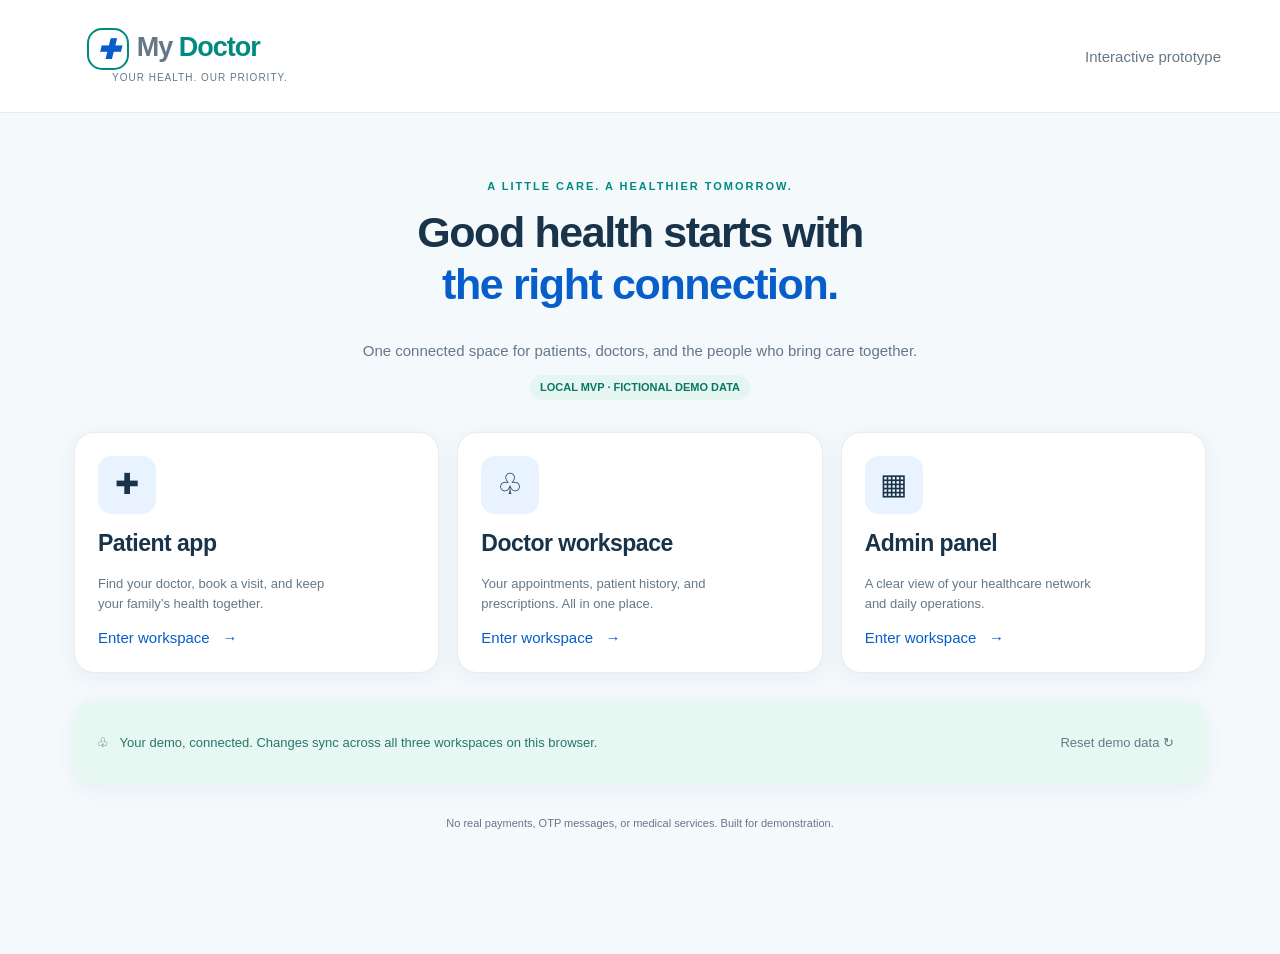
==== index.html @ 8f98c6cf "Add interactive My Doctor healthcare prototype" ====
<!doctype html>
<html lang="en"><head><meta charset="utf-8"><meta name="viewport" content="width=device-width,initial-scale=1,viewport-fit=cover"><meta name="theme-color" content="#075ecb"><title>My Doctor · Your health, our priority</title><link rel="stylesheet" href="styles.css"></head><body><div id="app"></div><dialog id="modal"></dialog><div id="toast" role="status"></div><script src="app.js"></script></body></html>
---- styles.css ----
*{box-sizing:border-box} :root{--blue:#075ecb;--teal:#008a80;--ink:#18334a;--muted:#657888;--line:#e4edf1;--bg:#f4f9fc}body{margin:0;background:var(--bg);color:var(--ink);font:15px/1.55 'Segoe UI',Arial,sans-serif}button,input,select,textarea{font:inherit}button,a,input,select,textarea{ -webkit-tap-highlight-color:transparent}button{cursor:pointer;border:0}button:focus-visible,a:focus-visible{outline:3px solid #f0af33;outline-offset:3px}button:disabled{opacity:.55;cursor:wait}h1,h2,h3,p{margin:0 0 12px}h1{font-size:clamp(28px,4vw,43px);line-height:1.2;letter-spacing:-1.4px}h2{font-size:23px;letter-spacing:-.5px}h3{font-size:17px}small,.muted{color:var(--muted)}header{background:white;border-bottom:1px solid var(--line);padding:18px max(22px,calc((100vw - 1180px)/2));display:flex;align-items:center;justify-content:space-between;gap:12px}.brand{font-size:27px;font-weight:750;letter-spacing:-1px;color:var(--blue);white-space:nowrap}.brand span{color:var(--teal)}.logo{display:inline-grid;place-items:center;width:42px;height:42px;border:2px solid var(--teal);border-radius:15px;color:var(--blue);margin-right:8px;vertical-align:middle}.brand small{font-size:10px;display:block;font-weight:400;letter-spacing:1px;margin-left:53px}.wrap{max-width:1180px;margin:auto;padding:30px 24px 110px}.row{display:flex;align-items:center;justify-content:space-between;gap:14px;flex-wrap:wrap}.flex{display:flex;align-items:center;gap:12px}.grid{display:grid;gap:18px;grid-template-columns:repeat(3,minmax(0,1fr))}.two{grid-template-columns:repeat(2,minmax(0,1fr))}.card{background:white;border:1px solid var(--line);border-radius:20px;padding:23px;box-shadow:0 5px 20px #233d5810}.section{margin-top:28px}.eyebrow{font-size:11px;letter-spacing:2px;text-transform:uppercase;color:var(--teal);font-weight:700;margin-bottom:12px}.btn{display:inline-flex;align-items:center;justify-content:center;gap:10px;background:var(--blue);color:white;border-radius:11px;padding:12px 20px;font-weight:600;min-height:44px}.btn.secondary{background:#eaf3fc;color:var(--blue)}.btn.teal{background:var(--teal)}.btn.danger{background:#fff0ef;color:#b53535}.plain{background:transparent;color:var(--muted);padding:9px;border-radius:10px}.plain:hover{background:#eaf3fc}.badge{display:inline-block;background:#e5f6f0;color:#087864;padding:4px 10px;border-radius:20px;font-size:11px;font-weight:650}.badge.warn{background:#fff2d8;color:#946512}.hero{position:relative;overflow:hidden;background:linear-gradient(110deg,#e6f4ff,#ddf6f0);padding:38px;border-radius:25px;display:grid;grid-template-columns:1.3fr 1fr;min-height:290px;align-items:center}.hero p{max-width:380px;color:#587284;margin:17px 0 24px}.hero h1{max-width:470px}.hero h1 span{color:var(--blue)}.hero-art{display:grid;place-items:center;position:relative;min-height:230px}.medical{font-size:110px;background:#ffffff8c;width:210px;height:210px;display:grid;place-items:center;border-radius:50%;box-shadow:0 0 0 25px #ffffff35}.float{position:absolute;background:white;border:1px solid #e5f2f2;border-radius:14px;padding:10px 16px;box-shadow:0 8px 25px #18618a15;font-size:12px}.float.one{top:10px;right:0}.float.two{bottom:0;left:0}.quick{padding:23px;text-align:left;transition:transform .2s;min-height:144px;color:var(--ink)}.quick:hover{transform:translateY(-4px)}.icon{display:grid;place-items:center;width:45px;height:45px;background:#e8f3ff;border-radius:14px;font-size:23px;margin-bottom:12px}.quick:nth-child(2n) .icon{background:#e5f7f1}.quick h3{margin-bottom:4px}.quick small{font-size:12px}.arrow{float:right;color:var(--blue)}nav{position:fixed;bottom:0;left:0;right:0;display:flex;justify-content:center;gap:35px;background:#ffffffed;backdrop-filter:blur(15px);border-top:1px solid var(--line);padding:10px 12px calc(10px + env(safe-area-inset-bottom));z-index:5}nav button{background:transparent;color:var(--muted);font-size:11px;padding:3px 20px;min-width:65px}nav button b{font-size:21px;display:block;font-weight:400}nav button.active{color:var(--blue);box-shadow:inset 0 -3px var(--blue)}.avatar{width:64px;height:64px;border-radius:18px;background:#e4f2fc;display:grid;place-items:center;font-size:34px;flex-shrink:0}.doctor .flex{align-items:flex-start}.doctor h3{margin-bottom:2px}.doctor p{font-size:12px;margin:7px 0}.doctor footer{border-top:1px solid var(--line);margin-top:18px;padding-top:14px}.toolbar{display:flex;gap:12px;flex-wrap:wrap;margin:20px 0}.toolbar input{flex:1;min-width:140px}.chips{display:flex;gap:8px;flex-wrap:wrap;margin:15px 0}.chip{padding:9px 15px;border:1px solid var(--line);border-radius:25px;background:white;color:var(--muted)}.chip.active{background:var(--blue);color:white;border-color:var(--blue)}label{display:block;font-size:12px;font-weight:600;margin:14px 0 6px}input,select,textarea{width:100%;border:1px solid #d7e3e9;border-radius:10px;padding:12px;background:white;color:var(--ink);min-width:0}input[type=checkbox]{width:auto}textarea{min-height:85px}form .btn{margin-top:20px}.narrow{max-width:530px;margin:30px auto}.welcome{text-align:center;max-width:700px;margin:35px auto 32px}.role{display:block;text-align:left;width:100%;color:var(--ink);min-height:210px}.role .icon{width:58px;height:58px;font-size:29px}.role p{color:var(--muted);font-size:13px;max-width:230px}.safe{background:#e7f7f2;border:0;font-size:13px;color:#27776b}.empty{text-align:center;padding:44px 16px;color:var(--muted)}.list-item{padding:18px 0;border-bottom:1px solid var(--line)}.list-item:last-child{border:0}.token{font-size:70px;color:var(--blue);font-weight:750;letter-spacing:-3px}.stat{font-size:32px;font-weight:700;margin:6px 0}.table-wrap{overflow:auto}table{width:100%;border-collapse:collapse;font-size:12px}td,th{text-align:left;padding:15px 10px;border-bottom:1px solid var(--line);white-space:nowrap}th{color:var(--muted);font-weight:500;background:#f7fafc}dialog{border:0;border-radius:23px;width:min(620px,calc(100% - 28px));max-height:88vh;padding:28px;color:var(--ink);box-shadow:0 30px 90px #102d4b40}dialog::backdrop{background:#18334a66;backdrop-filter:blur(3px)}#toast{position:fixed;bottom:100px;left:50%;transform:translateX(-50%);background:#18334a;color:white;padding:13px 22px;border-radius:12px;z-index:50;display:none;max-width:90%;box-shadow:0 8px 30px #0002}.admin-shell{display:grid;grid-template-columns:220px 1fr;gap:25px}.sidebar{display:flex;flex-direction:column;gap:4px}.sidebar button{text-align:left;background:transparent;color:var(--muted);padding:11px;border-radius:9px;font-size:13px}.sidebar button.active{background:#e4f0fc;color:var(--blue);font-weight:650}.bar-chart{display:flex;align-items:flex-end;gap:15px;height:150px;padding-top:15px}.bar-chart div{flex:1;background:#4aa9cb;border-radius:5px 5px 0 0;min-height:5px;position:relative}.bar-chart small{position:absolute;bottom:-24px;left:0;right:0;text-align:center;font-size:10px}.notice{border-left:3px solid var(--blue);padding:14px;background:#edf5fc;border-radius:8px;font-size:13px}.medicine{background:var(--bg);padding:14px;border-radius:12px;margin:12px 0}.footer-note{text-align:center;font-size:11px;color:var(--muted);margin-top:30px}.mobile-menu{display:none}@media(min-width:900px){.quick-grid{grid-template-columns:repeat(6,minmax(0,1fr))}.quick{padding:18px}.quick h3{font-size:14px}.dashboard-bottom{grid-template-columns:1.5fr 1fr}}@media(max-width:700px){header{padding:15px 18px}.brand{font-size:22px}.logo{width:34px;height:34px}.brand small{margin-left:45px;font-size:8px}.wrap{padding:22px 16px 105px}.grid{grid-template-columns:repeat(2,minmax(0,1fr));gap:12px}.roles{grid-template-columns:1fr}.hero{padding:25px 22px;grid-template-columns:1fr;min-height:285px}.hero h1{font-size:33px;max-width:280px}.hero p{max-width:230px;font-size:13px}.hero-art{position:absolute;right:-67px;bottom:23px;opacity:.24;pointer-events:none}.hero>div:first-child{z-index:1}.float{display:none}.quick{padding:18px;min-height:144px}.card{padding:18px}.two,.dashboard-bottom{grid-template-columns:1fr}nav{gap:0;justify-content:space-around}nav button{padding:3px 9px;min-width:0}.header-caption{display:none}.admin-shell{display:block}.sidebar{display:none;max-height:300px;overflow:auto;margin-bottom:15px;background:white;padding:10px;border-radius:15px}.sidebar.open{display:flex}.mobile-menu{display:inline-flex}.admin-content .grid{grid-template-columns:repeat(2,minmax(0,1fr))}h1{font-size:29px}.role{min-height:160px}.welcome{margin:16px auto 25px}.role .icon{float:left;margin-right:18px}.toolbar{gap:8px}.toolbar select{width:100%}.row>.btn{font-size:12px}.header-actions{gap:0}.header-actions .plain{padding:7px}.medical{width:180px;height:180px}}@media print{header,nav,.btn,.plain,.sidebar{display:none}body{background:white}dialog{position:static;max-height:none;box-shadow:none;width:100%}}
@media(max-width:700px){header{flex-wrap:wrap}header>.brand{padding:0}.header-actions{margin-left:auto}nav button{font-size:10px;padding:3px 6px}.grid>*{min-width:0}.card{overflow-wrap:anywhere}.header-actions>.plain:last-child{font-size:12px}}
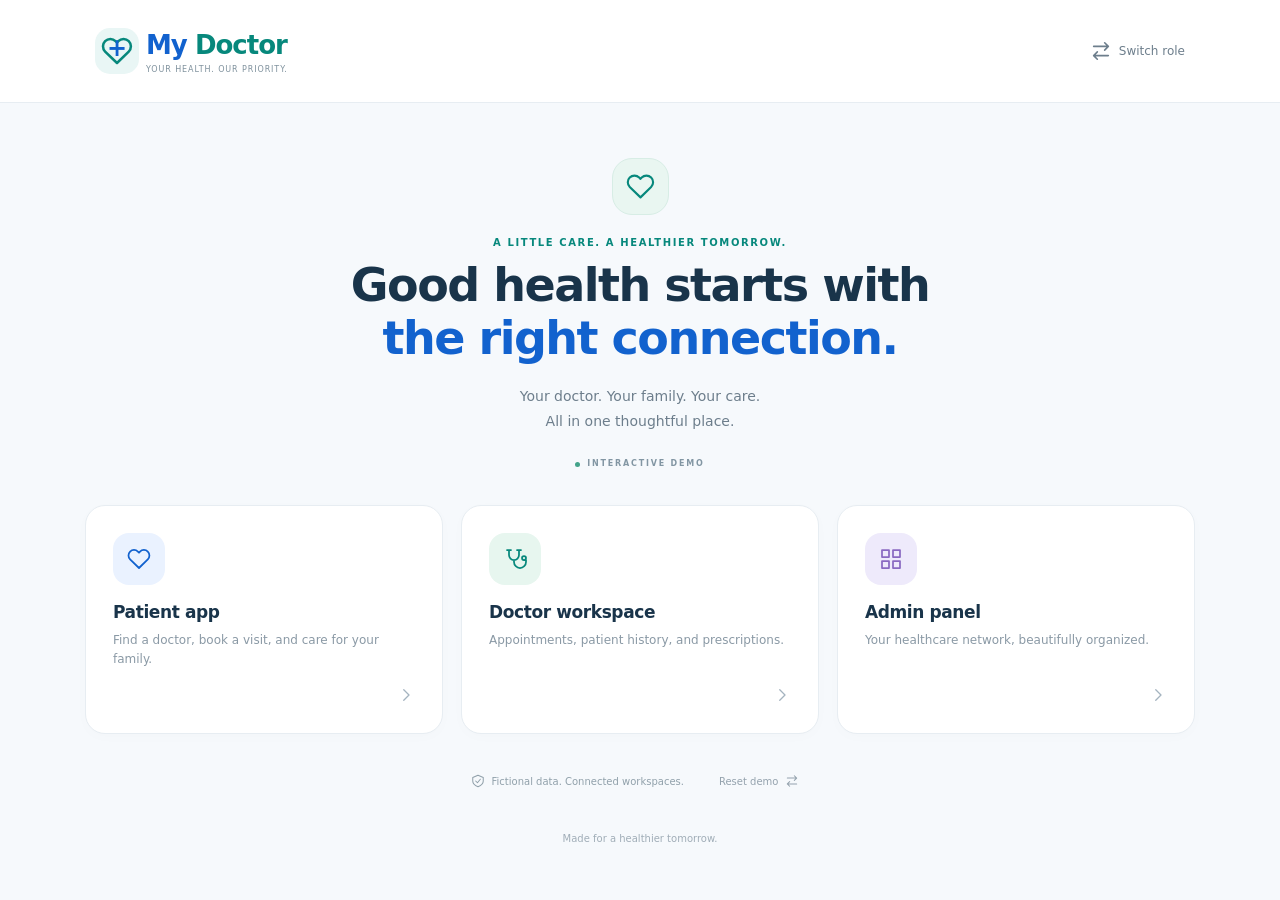
==== commit 1fef8082: "Polish mobile healthcare UI and validate responsive workflows" ====
--- a/index.html
+++ b/index.html
@@ -1,2 +1,20 @@
 <!doctype html>
-<html lang="en"><head><meta charset="utf-8"><meta name="viewport" content="width=device-width,initial-scale=1,viewport-fit=cover"><meta name="theme-color" content="#075ecb"><title>My Doctor · Your health, our priority</title><link rel="stylesheet" href="styles.css"></head><body><div id="app"></div><dialog id="modal"></dialog><div id="toast" role="status"></div><script src="app.js"></script></body></html>
+<html lang="en">
+<head>
+  <meta charset="utf-8">
+  <meta name="viewport" content="width=device-width,initial-scale=1,viewport-fit=cover,interactive-widget=resizes-content">
+  <meta name="theme-color" content="#f6f9fc">
+  <meta name="description" content="My Doctor — book a doctor visit, track your queue, and keep your family's care together. Interactive healthcare prototype.">
+  <meta name="apple-mobile-web-app-capable" content="yes">
+  <meta name="apple-mobile-web-app-status-bar-style" content="default">
+  <title>My Doctor · Your health, our priority</title>
+  <link rel="icon" type="image/svg+xml" href="assets/favicon.svg">
+  <link rel="stylesheet" href="styles.css">
+</head>
+<body>
+  <div id="app"></div>
+  <dialog id="modal" aria-label="My Doctor details"></dialog>
+  <div id="toast" role="status" aria-live="polite"></div>
+  <script src="app.js"></script>
+</body>
+</html>
--- a/styles.css
+++ b/styles.css
@@ -1,2 +1,487 @@
-*{box-sizing:border-box} :root{--blue:#075ecb;--teal:#008a80;--ink:#18334a;--muted:#657888;--line:#e4edf1;--bg:#f4f9fc}body{margin:0;background:var(--bg);color:var(--ink);font:15px/1.55 'Segoe UI',Arial,sans-serif}button,input,select,textarea{font:inherit}button,a,input,select,textarea{ -webkit-tap-highlight-color:transparent}button{cursor:pointer;border:0}button:focus-visible,a:focus-visible{outline:3px solid #f0af33;outline-offset:3px}button:disabled{opacity:.55;cursor:wait}h1,h2,h3,p{margin:0 0 12px}h1{font-size:clamp(28px,4vw,43px);line-height:1.2;letter-spacing:-1.4px}h2{font-size:23px;letter-spacing:-.5px}h3{font-size:17px}small,.muted{color:var(--muted)}header{background:white;border-bottom:1px solid var(--line);padding:18px max(22px,calc((100vw - 1180px)/2));display:flex;align-items:center;justify-content:space-between;gap:12px}.brand{font-size:27px;font-weight:750;letter-spacing:-1px;color:var(--blue);white-space:nowrap}.brand span{color:var(--teal)}.logo{display:inline-grid;place-items:center;width:42px;height:42px;border:2px solid var(--teal);border-radius:15px;color:var(--blue);margin-right:8px;vertical-align:middle}.brand small{font-size:10px;display:block;font-weight:400;letter-spacing:1px;margin-left:53px}.wrap{max-width:1180px;margin:auto;padding:30px 24px 110px}.row{display:flex;align-items:center;justify-content:space-between;gap:14px;flex-wrap:wrap}.flex{display:flex;align-items:center;gap:12px}.grid{display:grid;gap:18px;grid-template-columns:repeat(3,minmax(0,1fr))}.two{grid-template-columns:repeat(2,minmax(0,1fr))}.card{background:white;border:1px solid var(--line);border-radius:20px;padding:23px;box-shadow:0 5px 20px #233d5810}.section{margin-top:28px}.eyebrow{font-size:11px;letter-spacing:2px;text-transform:uppercase;color:var(--teal);font-weight:700;margin-bottom:12px}.btn{display:inline-flex;align-items:center;justify-content:center;gap:10px;background:var(--blue);color:white;border-radius:11px;padding:12px 20px;font-weight:600;min-height:44px}.btn.secondary{background:#eaf3fc;color:var(--blue)}.btn.teal{background:var(--teal)}.btn.danger{background:#fff0ef;color:#b53535}.plain{background:transparent;color:var(--muted);padding:9px;border-radius:10px}.plain:hover{background:#eaf3fc}.badge{display:inline-block;background:#e5f6f0;color:#087864;padding:4px 10px;border-radius:20px;font-size:11px;font-weight:650}.badge.warn{background:#fff2d8;color:#946512}.hero{position:relative;overflow:hidden;background:linear-gradient(110deg,#e6f4ff,#ddf6f0);padding:38px;border-radius:25px;display:grid;grid-template-columns:1.3fr 1fr;min-height:290px;align-items:center}.hero p{max-width:380px;color:#587284;margin:17px 0 24px}.hero h1{max-width:470px}.hero h1 span{color:var(--blue)}.hero-art{display:grid;place-items:center;position:relative;min-height:230px}.medical{font-size:110px;background:#ffffff8c;width:210px;height:210px;display:grid;place-items:center;border-radius:50%;box-shadow:0 0 0 25px #ffffff35}.float{position:absolute;background:white;border:1px solid #e5f2f2;border-radius:14px;padding:10px 16px;box-shadow:0 8px 25px #18618a15;font-size:12px}.float.one{top:10px;right:0}.float.two{bottom:0;left:0}.quick{padding:23px;text-align:left;transition:transform .2s;min-height:144px;color:var(--ink)}.quick:hover{transform:translateY(-4px)}.icon{display:grid;place-items:center;width:45px;height:45px;background:#e8f3ff;border-radius:14px;font-size:23px;margin-bottom:12px}.quick:nth-child(2n) .icon{background:#e5f7f1}.quick h3{margin-bottom:4px}.quick small{font-size:12px}.arrow{float:right;color:var(--blue)}nav{position:fixed;bottom:0;left:0;right:0;display:flex;justify-content:center;gap:35px;background:#ffffffed;backdrop-filter:blur(15px);border-top:1px solid var(--line);padding:10px 12px calc(10px + env(safe-area-inset-bottom));z-index:5}nav button{background:transparent;color:var(--muted);font-size:11px;padding:3px 20px;min-width:65px}nav button b{font-size:21px;display:block;font-weight:400}nav button.active{color:var(--blue);box-shadow:inset 0 -3px var(--blue)}.avatar{width:64px;height:64px;border-radius:18px;background:#e4f2fc;display:grid;place-items:center;font-size:34px;flex-shrink:0}.doctor .flex{align-items:flex-start}.doctor h3{margin-bottom:2px}.doctor p{font-size:12px;margin:7px 0}.doctor footer{border-top:1px solid var(--line);margin-top:18px;padding-top:14px}.toolbar{display:flex;gap:12px;flex-wrap:wrap;margin:20px 0}.toolbar input{flex:1;min-width:140px}.chips{display:flex;gap:8px;flex-wrap:wrap;margin:15px 0}.chip{padding:9px 15px;border:1px solid var(--line);border-radius:25px;background:white;color:var(--muted)}.chip.active{background:var(--blue);color:white;border-color:var(--blue)}label{display:block;font-size:12px;font-weight:600;margin:14px 0 6px}input,select,textarea{width:100%;border:1px solid #d7e3e9;border-radius:10px;padding:12px;background:white;color:var(--ink);min-width:0}input[type=checkbox]{width:auto}textarea{min-height:85px}form .btn{margin-top:20px}.narrow{max-width:530px;margin:30px auto}.welcome{text-align:center;max-width:700px;margin:35px auto 32px}.role{display:block;text-align:left;width:100%;color:var(--ink);min-height:210px}.role .icon{width:58px;height:58px;font-size:29px}.role p{color:var(--muted);font-size:13px;max-width:230px}.safe{background:#e7f7f2;border:0;font-size:13px;color:#27776b}.empty{text-align:center;padding:44px 16px;color:var(--muted)}.list-item{padding:18px 0;border-bottom:1px solid var(--line)}.list-item:last-child{border:0}.token{font-size:70px;color:var(--blue);font-weight:750;letter-spacing:-3px}.stat{font-size:32px;font-weight:700;margin:6px 0}.table-wrap{overflow:auto}table{width:100%;border-collapse:collapse;font-size:12px}td,th{text-align:left;padding:15px 10px;border-bottom:1px solid var(--line);white-space:nowrap}th{color:var(--muted);font-weight:500;background:#f7fafc}dialog{border:0;border-radius:23px;width:min(620px,calc(100% - 28px));max-height:88vh;padding:28px;color:var(--ink);box-shadow:0 30px 90px #102d4b40}dialog::backdrop{background:#18334a66;backdrop-filter:blur(3px)}#toast{position:fixed;bottom:100px;left:50%;transform:translateX(-50%);background:#18334a;color:white;padding:13px 22px;border-radius:12px;z-index:50;display:none;max-width:90%;box-shadow:0 8px 30px #0002}.admin-shell{display:grid;grid-template-columns:220px 1fr;gap:25px}.sidebar{display:flex;flex-direction:column;gap:4px}.sidebar button{text-align:left;background:transparent;color:var(--muted);padding:11px;border-radius:9px;font-size:13px}.sidebar button.active{background:#e4f0fc;color:var(--blue);font-weight:650}.bar-chart{display:flex;align-items:flex-end;gap:15px;height:150px;padding-top:15px}.bar-chart div{flex:1;background:#4aa9cb;border-radius:5px 5px 0 0;min-height:5px;position:relative}.bar-chart small{position:absolute;bottom:-24px;left:0;right:0;text-align:center;font-size:10px}.notice{border-left:3px solid var(--blue);padding:14px;background:#edf5fc;border-radius:8px;font-size:13px}.medicine{background:var(--bg);padding:14px;border-radius:12px;margin:12px 0}.footer-note{text-align:center;font-size:11px;color:var(--muted);margin-top:30px}.mobile-menu{display:none}@media(min-width:900px){.quick-grid{grid-template-columns:repeat(6,minmax(0,1fr))}.quick{padding:18px}.quick h3{font-size:14px}.dashboard-bottom{grid-template-columns:1.5fr 1fr}}@media(max-width:700px){header{padding:15px 18px}.brand{font-size:22px}.logo{width:34px;height:34px}.brand small{margin-left:45px;font-size:8px}.wrap{padding:22px 16px 105px}.grid{grid-template-columns:repeat(2,minmax(0,1fr));gap:12px}.roles{grid-template-columns:1fr}.hero{padding:25px 22px;grid-template-columns:1fr;min-height:285px}.hero h1{font-size:33px;max-width:280px}.hero p{max-width:230px;font-size:13px}.hero-art{position:absolute;right:-67px;bottom:23px;opacity:.24;pointer-events:none}.hero>div:first-child{z-index:1}.float{display:none}.quick{padding:18px;min-height:144px}.card{padding:18px}.two,.dashboard-bottom{grid-template-columns:1fr}nav{gap:0;justify-content:space-around}nav button{padding:3px 9px;min-width:0}.header-caption{display:none}.admin-shell{display:block}.sidebar{display:none;max-height:300px;overflow:auto;margin-bottom:15px;background:white;padding:10px;border-radius:15px}.sidebar.open{display:flex}.mobile-menu{display:inline-flex}.admin-content .grid{grid-template-columns:repeat(2,minmax(0,1fr))}h1{font-size:29px}.role{min-height:160px}.welcome{margin:16px auto 25px}.role .icon{float:left;margin-right:18px}.toolbar{gap:8px}.toolbar select{width:100%}.row>.btn{font-size:12px}.header-actions{gap:0}.header-actions .plain{padding:7px}.medical{width:180px;height:180px}}@media print{header,nav,.btn,.plain,.sidebar{display:none}body{background:white}dialog{position:static;max-height:none;box-shadow:none;width:100%}}
-@media(max-width:700px){header{flex-wrap:wrap}header>.brand{padding:0}.header-actions{margin-left:auto}nav button{font-size:10px;padding:3px 6px}.grid>*{min-width:0}.card{overflow-wrap:anywhere}.header-actions>.plain:last-child{font-size:12px}}
+/* My Doctor — mobile first, no external font or icon dependencies. */
+:root {
+  --blue: #1262ce;
+  --blue-dark: #0b4ea9;
+  --teal: #07887c;
+  --ink: #19344a;
+  --muted: #6d7e8c;
+  --line: #e7edf2;
+  --bg: #f6f9fc;
+  --radius: 20px;
+  --nav-height: 76px;
+}
+* { box-sizing: border-box; }
+html { scroll-behavior: smooth; scroll-padding-bottom: 110px; }
+body { margin: 0; background: var(--bg); color: var(--ink); font: 15px/1.5 'Segoe UI', system-ui, -apple-system, sans-serif; -webkit-font-smoothing: antialiased; }
+body:has(dialog[open]) { overflow: hidden; }
+button, input, select, textarea { font: inherit; -webkit-tap-highlight-color: transparent; }
+button { cursor: pointer; border: 0; min-height: 44px; touch-action: manipulation; }
+button, a, input, select, textarea { outline-offset: 4px; }
+:focus-visible { outline: 3px solid #e7a425; }
+button:disabled { opacity: .55; cursor: wait; }
+button:active:not(:disabled) { transform: translateY(1px); }
+img, svg { max-width: 100%; }
+img { display: block; }
+.ui-icon { width: 22px; height: 22px; flex-shrink: 0; vertical-align: middle; }
+h1, h2, h3, p { margin: 0 0 12px; }
+h1 { font-size: clamp(30px, 4vw, 46px); line-height: 1.16; letter-spacing: -1.5px; }
+h2 { font-size: 24px; line-height: 1.3; letter-spacing: -.6px; }
+h3 { font-size: 17px; line-height: 1.4; letter-spacing: -.25px; }
+small, .muted { color: var(--muted); }
+small { font-size: 12px; }
+.app-header { display: flex; align-items: center; justify-content: space-between; gap: 12px; min-height: 85px; padding: 16px max(24px, calc((100vw - 1110px)/2)); background: #fff; border-bottom: 1px solid var(--line); }
+.brand { display: inline-flex; align-items: center; gap: 10px; padding: 0; text-align: left; flex-shrink: 0; }
+.logo { display: grid; place-items: center; width: 44px; height: 46px; border-radius: 15px; background: #e9f6f5; color: var(--teal); position: relative; }
+.logo .ui-icon { width: 32px; height: 32px; stroke-width: 1.9; }
+.logo b { position: absolute; color: var(--blue); font-size: 24px; font-weight: 800; line-height: 1; top: 8px; }
+.brand-copy > span { font-size: 26px; font-weight: 760; color: var(--blue); letter-spacing: -1px; white-space: nowrap; }
+.brand-copy em { font-style: normal; color: var(--teal); }
+.brand-copy small { display: block; color: #7f919d; font-size: 8px; letter-spacing: .9px; margin-top: -1px; font-weight: 500; }
+.header-actions { display: flex; align-items: center; gap: 10px; flex-shrink: 0; }
+.plain { display: inline-flex; align-items: center; justify-content: center; gap: 7px; background: transparent; color: var(--muted); border-radius: 11px; padding: 10px; font-weight: 500; }
+.icon-button { width: 44px; height: 44px; padding: 10px; flex-shrink: 0; }
+.switch-button { width: auto; }
+.switch-label { font-size: 12px; }
+.notification-button { position: relative; }
+.notification-dot { position: absolute; right: 2px; top: 2px; display: grid; place-items: center; min-width: 16px; height: 16px; padding: 0 3px; border: 2px solid white; border-radius: 20px; color: white; background: #ef6d6d; font-size: 8px; line-height: 1; font-weight: 700; }
+.profile-button { display: grid; place-items: center; height: 44px; width: 44px; background: #e9f4f2; color: var(--teal); border-radius: 15px; font-weight: 750; border: 3px solid white; box-shadow: 0 0 0 1px #e6efed; }
+.wrap { width: 100%; max-width: 1160px; margin: auto; padding: 30px 25px calc(125px + env(safe-area-inset-bottom)); }
+body[data-role="admin"] .wrap { max-width: 1400px; }
+body[data-screen="launcher"] .wrap, body[data-screen="auth"] .wrap, body[data-screen="otp"] .wrap { padding-bottom: 35px; }
+.row { display: flex; align-items: center; justify-content: space-between; gap: 14px; flex-wrap: wrap; }
+.row > *, .flex > *, .grid > * { min-width: 0; }
+.flex { display: flex; align-items: center; gap: 13px; }
+.grid { display: grid; gap: 18px; grid-template-columns: repeat(3, minmax(0, 1fr)); }
+.two { grid-template-columns: repeat(2, minmax(0, 1fr)); }
+.card { background: white; border: 1px solid var(--line); border-radius: var(--radius); padding: 23px; box-shadow: 0 3px 14px #1a405404; overflow-wrap: anywhere; }
+.section { margin-top: 26px; }
+.eyebrow { font-size: 10px; letter-spacing: 1.6px; text-transform: uppercase; color: var(--teal); font-weight: 700; margin-bottom: 9px; }
+.page-heading { align-items: center; margin-bottom: 22px; }
+.page-heading h2 { margin-bottom: 7px; }
+.page-heading p { margin-bottom: 0; font-size: 14px; max-width: 460px; }
+.btn { display: inline-flex; align-items: center; justify-content: center; gap: 9px; background: var(--blue); color: white; border: 1px solid transparent; border-radius: 12px; padding: 12px 18px; font-size: 13px; line-height: 1.4; font-weight: 650; min-height: 46px; text-decoration: none; transition: background .15s, transform .15s; }
+.btn .ui-icon { width: 17px; height: 17px; }
+.btn.secondary { background: #edf4fe; color: var(--blue); }
+.btn.teal { background: var(--teal); }
+.btn.danger { background: #fff0ef; color: #b53535; }
+.badge { display: inline-flex; align-items: center; gap: 6px; background: #e8f6f0; color: #17806b; padding: 5px 10px; border-radius: 7px; font-size: 10px; font-weight: 650; line-height: 1.3; }
+.badge i { height: 5px; width: 5px; background: currentColor; border-radius: 50%; }
+.badge.warn { background: #fff3dc; color: #946512; }
+.home-greeting { display: flex; align-items: center; justify-content: space-between; margin: 0 0 21px; }
+.home-greeting p { font-size: 9px; color: #8394a1; font-weight: 650; letter-spacing: 1.6px; margin-bottom: 5px; }
+.home-greeting h2 { font-size: 27px; margin: 0; letter-spacing: -.7px; }
+.greeting-sun { color: #e8ac43; display: inline-flex; vertical-align: middle; margin-left: 3px; }
+.greeting-date { font-size: 12px; color: var(--muted); background: #fff; border: 1px solid var(--line); padding: 7px 12px; border-radius: 10px; }
+.hero { position: relative; isolation: isolate; overflow: hidden; border: 1px solid #dcebf4; background: linear-gradient(115deg, #e5f2ff 0%, #eaf6fc 53%, #e1f5f1 100%); padding: 38px; border-radius: 24px; min-height: 335px; }
+.hero-copy { position: relative; z-index: 2; width: 62%; }
+.hero-label { display: inline-flex; align-items: center; gap: 6px; font-size: 9px; letter-spacing: 1.1px; font-weight: 700; color: #487788; margin-bottom: 17px; }
+.hero-label i { width: 5px; height: 5px; border-radius: 50%; background: var(--teal); }
+.hero h1 { font-size: clamp(31px, 3.6vw, 46px); line-height: 1.14; margin-bottom: 16px; }
+.hero h1 span { color: var(--blue); }
+.hero p { color: #617f91; font-size: 14px; line-height: 1.6; margin-bottom: 23px; }
+.hero .btn { background: var(--blue); box-shadow: 0 5px 12px #0d60cb1c; }
+.hero-assurance { display: flex; align-items: center; gap: 5px; margin-top: 14px; color: #5e8693; font-size: 10px; }
+.hero-assurance .ui-icon { width: 13px; height: 13px; }
+.hero-art { position: absolute; right: 2%; bottom: -4px; width: 36%; height: 102%; z-index: 1; pointer-events: none; }
+.hero-art img { height: 100%; width: 100%; object-fit: contain; object-position: center bottom; }
+.care-plus { position: absolute; top: 10%; right: 4%; width: 35px; height: 35px; display: grid; place-items: center; background: #ffffffb3; color: #4cabb2; border-radius: 10px; font-size: 25px; }
+.section-heading { display: flex; justify-content: space-between; align-items: center; gap: 10px; min-height: 38px; margin-bottom: 12px; }
+.section-heading h2 { font-size: 20px; letter-spacing: -.5px; margin: 0; }
+.section-heading > span { color: #8a9aa6; font-size: 11px; white-space: nowrap; }
+.text-link { color: var(--blue); font-size: 11px; padding: 0 3px; white-space: nowrap; }
+.text-link .ui-icon { width: 15px; height: 15px; }
+.service-section { margin-top: 25px; }
+.quick-grid { grid-template-columns: repeat(6, minmax(0, 1fr)); gap: 12px; }
+.quick { display: flex; flex-direction: column; align-items: flex-start; padding: 18px 15px; min-height: 145px; text-align: left; color: var(--ink); transition: transform .2s, border-color .2s; box-shadow: none; }
+.icon { display: inline-grid; place-items: center; width: 46px; height: 46px; flex-shrink: 0; background: #eaf2ff; color: var(--blue); border-radius: 14px; margin-bottom: 13px; font-size: 24px; }
+.icon .ui-icon { width: 24px; height: 24px; }
+.quick h3 { font-size: 13px; margin-bottom: 4px; font-weight: 650; line-height: 1.4; }
+.quick small { color: #82929e; font-size: 10px; line-height: 1.5; }
+.quick-appointments .icon, .quick-family .icon { background: #e4f5ef; color: #12917e; }
+.quick-queue .icon { background: #fff4e3; color: #d7973c; }
+.quick-prescriptions .icon { background: #f0eafd; color: #9670ce; }
+.quick-records .icon { background: #e7f4fb; color: #418fb7; }
+.dashboard-bottom { grid-template-columns: 1.4fr 1fr; gap: 22px; }
+.dashboard-bottom .appointment-card { margin-top: 0; }
+.appointment-card { padding: 20px; margin: 0; }
+.appointment-status { gap: 8px; }
+.appointment-token { color: #90a0ac; font-size: 11px; }
+.appointment-token strong { color: var(--ink); font-size: 13px; margin-left: 4px; }
+.appointment-person { margin: 18px 0; }
+.avatar { display: inline-grid; place-items: center; width: 60px; height: 60px; border-radius: 16px; background: #e7f2fb; color: var(--blue); font-size: 25px; font-weight: 700; flex-shrink: 0; overflow: hidden; }
+.doctor-avatar { background: #ecf3fb; border: 1px solid #e7eef6; position: relative; }
+.doctor-avatar img { width: 79px; height: 96px; max-width: none; position: absolute; top: -10px; left: 50%; transform: translateX(-50%); }
+.appointment-person h3 { font-size: 15px; margin-bottom: 2px; }
+.appointment-person p { margin-bottom: 3px; font-size: 12px; color: var(--muted); }
+.appointment-person small { color: #93a0ab; font-size: 10px; }
+.appointment-datetime { display: flex; align-items: center; flex-wrap: wrap; gap: 8px 15px; background: #f6f9fc; border-radius: 10px; padding: 11px 12px; color: #607a8c; font-size: 11px; }
+.appointment-datetime span { display: inline-flex; align-items: center; gap: 6px; }
+.appointment-datetime .ui-icon { width: 14px; height: 14px; }
+.appointment-datetime span:last-child { margin-left: auto; font-size: 10px; }
+.appointment-card footer { margin-top: 14px; gap: 8px; }
+.appointment-card footer .btn { font-size: 11px; padding: 10px 13px; min-height: 44px; }
+.payment-label { display: inline-flex; gap: 4px; align-items: center; color: var(--teal); font-size: 10px; }
+.payment-label .ui-icon { width: 12px; height: 12px; }
+.payment-label > span { color: #8596a3; }
+.live-queue { width: 100%; padding: 13px 16px; margin-top: 10px; display: flex; align-items: center; gap: 10px; background: #ebf7f2; border: 1px solid #dceee6; border-radius: 13px; text-align: left; color: #377b6a; }
+.queue-pulse { width: 6px; height: 6px; background: #22987d; border-radius: 50%; box-shadow: 0 0 0 4px #22987d0e; flex-shrink: 0; }
+.live-queue strong { display: block; font-size: 11px; }
+.live-queue small { display: block; color: #7b9d91; font-size: 10px; margin-top: 2px; }
+.queue-link { display: inline-flex; align-items: center; gap: 5px; font-size: 10px; margin-left: auto; }
+.queue-link .ui-icon { width: 15px; height: 15px; }
+.safe { background: #ebf7f3; border: 1px solid #e0efe8; color: #357c69; display: flex; gap: 14px; align-items: flex-start; }
+.safe .icon { background: #d5eee4; color: #168c70; margin: 0; }
+.safe h3 { font-size: 15px; color: #2c7563; margin-bottom: 6px; }
+.safe p { font-size: 12px; color: #709b8b; margin-bottom: 3px; }
+.safe .text-link { color: #258c76; }
+.prescription-shortcut { width: 100%; display: flex; align-items: center; gap: 13px; text-align: left; color: var(--ink); }
+.prescription-shortcut .icon { margin: 0; background: #eee9fa; color: #916bc0; }
+.prescription-shortcut strong, .prescription-shortcut small { display: block; }
+.prescription-shortcut strong { font-size: 13px; margin-bottom: 4px; }
+.prescription-shortcut small { font-size: 11px; }
+.prescription-shortcut > .ui-icon { margin-left: auto; width: 18px; color: #90a0ac; }
+.bottom-nav { position: fixed; bottom: 20px; left: 50%; transform: translateX(-50%); width: min(600px, calc(100% - 40px)); display: grid; grid-template-columns: repeat(5, minmax(0, 1fr)); border: 1px solid var(--line); border-radius: 22px; background: #ffffffed; backdrop-filter: blur(20px); box-shadow: 0 3px 25px #143e5710; padding: 8px; z-index: 10; }
+.bottom-nav button { min-width: 0; min-height: 54px; display: flex; flex-direction: column; align-items: center; justify-content: center; gap: 4px; background: transparent; color: #8c9aa7; font-size: 10px; font-weight: 500; padding: 3px 0; border-radius: 13px; }
+.nav-icon { display: grid; place-items: center; height: 27px; width: 47px; border-radius: 10px; transition: background .2s; }
+.bottom-nav .ui-icon { width: 21px; height: 21px; }
+.bottom-nav button.active { color: var(--blue); font-weight: 650; }
+.bottom-nav button.active .nav-icon { background: #edf4ff; }
+.toolbar { display: flex; align-items: center; gap: 10px; flex-wrap: wrap; margin: 20px 0; }
+.toolbar input { flex: 1; min-width: 130px; }
+.toolbar > label { margin: 0; width: 100%; }
+.toolbar select { max-width: 100%; }
+.doctor-search { position: relative; margin-bottom: 15px; }
+.doctor-search > span { position: absolute; top: 13px; left: 15px; color: #a0afbb; pointer-events: none; }
+.doctor-search input { padding-left: 46px; height: 50px; border-color: #e2eaf1; box-shadow: 0 3px 10px #203b4b03; }
+.chips { display: flex; align-items: center; gap: 8px; flex-wrap: wrap; margin: 16px 0; }
+.chip { padding: 10px 16px; border: 1px solid var(--line); border-radius: 12px; background: white; color: var(--muted); font-size: 12px; min-height: 44px; flex-shrink: 0; }
+.chip.active { background: var(--blue); border-color: var(--blue); color: white; box-shadow: 0 3px 8px #1262ce15; }
+.speciality-rail { flex-wrap: nowrap; overflow-x: auto; overscroll-behavior-x: contain; scrollbar-width: none; padding: 1px 0 8px; margin: 0 0 7px; }
+.speciality-rail::-webkit-scrollbar { display: none; }
+.results-note { margin: 10px 0 16px; font-size: 11px; color: #91a0ac; }
+.doctor { padding: 20px; }
+.doctor-top { position: relative; align-items: center; padding-right: 22px; }
+.doctor-top .avatar { height: 78px; width: 72px; border-radius: 16px; }
+.doctor-top .avatar img { width: 98px; height: 119px; top: -12px; }
+.doctor-speciality { display: block; font-size: 10px; color: var(--teal); font-weight: 600; margin-bottom: 4px; }
+.doctor h3 { font-size: 16px; margin: 0 0 4px; }
+.doctor p { font-size: 11px; color: var(--muted); margin: 0 0 3px; }
+.doctor small { font-size: 10px; }
+.doctor-check { position: absolute; right: 0; top: 0; display: grid; place-items: center; width: 18px; height: 18px; background: #e1f4ed; border-radius: 50%; color: var(--teal); }
+.doctor-check .ui-icon { width: 12px; height: 12px; }
+.doctor-availability { display: flex; align-items: center; gap: 8px; margin-top: 18px; padding: 10px 0 14px; color: #7d938a; font-size: 10px; border-bottom: 1px solid var(--line); }
+.doctor-availability strong { font-weight: 600; color: #448a71; }
+.demo-profile { margin-left: auto; color: #a2adb7; font-size: 9px; }
+.doctor footer { padding-top: 14px; gap: 7px; }
+.doctor-fee strong { font-size: 18px; letter-spacing: -.5px; }
+.doctor footer .btn { font-size: 11px; padding: 10px 13px; min-height: 44px; }
+.narrow { max-width: 530px; margin: 28px auto; }
+label { display: block; font-size: 12px; font-weight: 600; color: #526b7d; margin: 17px 0 6px; line-height: 1.5; }
+input, select, textarea { display: block; width: 100%; min-width: 0; min-height: 49px; border: 1px solid #dfe7ee; border-radius: 12px; padding: 12px 13px; background: white; color: var(--ink); font-size: 16px; line-height: 1.4; margin-top: 6px; transition: border-color .15s, box-shadow .15s; }
+input::placeholder, textarea::placeholder { color: #98a6b2; font-weight: 400; opacity: 1; }
+input:focus, select:focus, textarea:focus { outline: none; border-color: #76a6e6; box-shadow: 0 0 0 3px #1262ce0b; }
+input[type="checkbox"] { display: inline-block; width: 18px; height: 18px; min-height: 0; padding: 0; vertical-align: middle; margin: 0 7px 0 0; accent-color: var(--teal); flex-shrink: 0; }
+label:has(input[type="checkbox"]) { min-height: 44px; display: flex; align-items: center; font-weight: 400; font-size: 12px; }
+input[type="file"] { font-size: 16px; padding: 10px; }
+input[type="file"]::file-selector-button { border: 0; border-radius: 7px; padding: 8px 10px; background: #edf4fe; color: var(--blue); margin-right: 8px; font-weight: 600; }
+input[type="date"], input[type="time"] { min-height: 49px; appearance: none; }
+textarea { min-height: 105px; resize: vertical; }
+form > .btn { margin-top: 23px; }
+form .grid { column-gap: 13px; row-gap: 0; }
+.notice { border: 1px solid #e2edf9; border-left: 3px solid #80aae1; padding: 13px 14px; background: #f1f7ff; border-radius: 10px; font-size: 12px; color: #657e97; }
+.screen-auth .narrow, .screen-otp .narrow { padding: 30px; margin-top: 40px; }
+.screen-auth .icon, .screen-otp .icon { color: var(--teal); background: #eaf6f0; }
+.screen-auth h1, .screen-otp h1 { font-size: 31px; line-height: 1.2; max-width: 340px; }
+.screen-auth form > .btn, .screen-otp form > .btn { width: 100%; }
+.screen-otp input[name="otp"] { font-size: 27px; height: 65px; letter-spacing: 14px; text-align: center; font-weight: 650; }
+.welcome { text-align: center; max-width: 700px; margin: 25px auto 32px; }
+.welcome-mark { display: inline-grid; place-items: center; height: 57px; width: 57px; color: var(--teal); background: #e9f6f1; border: 1px solid #d7ede5; border-radius: 20px; margin-bottom: 20px; }
+.welcome-mark .ui-icon { width: 29px; height: 29px; }
+.welcome h1 span { color: var(--blue); }
+.welcome p { font-size: 14px; line-height: 1.8; margin-top: 18px; }
+.demo-label { display: inline-flex; align-items: center; gap: 7px; font-size: 8px; font-weight: 700; letter-spacing: 1.8px; color: #8296a3; margin-top: 12px; }
+.demo-label i { width: 5px; height: 5px; background: #43a38a; border-radius: 50%; }
+.roles { margin-top: 25px; }
+.role { display: grid; grid-template-columns: 52px minmax(0, 1fr) 20px; align-items: center; gap: 15px; width: 100%; min-height: 132px; text-align: left; color: var(--ink); }
+.role .icon { width: 52px; height: 52px; margin: 0; border-radius: 16px; }
+.role-doctor .icon { background: #e7f6ef; color: var(--teal); }
+.role-admin .icon { background: #eeeafb; color: #8a6ac2; }
+.role-copy strong { display: block; font-size: 17px; letter-spacing: -.4px; margin-bottom: 5px; }
+.role-copy > span { display: block; font-size: 12px; line-height: 1.6; color: #8a99a5; }
+.role-arrow { color: #a4b3bf; }
+.role-arrow .ui-icon { width: 18px; height: 18px; }
+.demo-footer { display: flex; align-items: center; justify-content: center; flex-wrap: wrap; column-gap: 25px; margin: 25px auto 0; }
+.demo-footer > span { display: flex; align-items: center; gap: 7px; font-size: 10px; color: #90a0aa; }
+.demo-footer .ui-icon { width: 14px; height: 14px; }
+.demo-footer .plain { font-size: 10px; color: #94a2ad; }
+.footer-note { display: flex; justify-content: center; align-items: center; gap: 5px; text-align: center; font-size: 10px; color: #a0adb7; margin-top: 28px; }
+.footer-note .ui-icon { width: 12px; height: 12px; }
+.empty { text-align: center; padding: 40px 20px; font-size: 13px; color: #8597a5; grid-column: 1 / -1; }
+.list-item { padding: 17px 0; border-bottom: 1px solid var(--line); }
+.list-item:last-child { border-bottom: 0; }
+.token-grid { grid-template-columns: repeat(2, minmax(0, 1fr)); padding: 20px 0; }
+.token-grid > div + div { border-left: 1px solid var(--line); }
+.token { font-size: 68px; line-height: 1.35; color: var(--blue); font-weight: 750; letter-spacing: -3px; }
+.stat { font-size: 32px; font-weight: 700; letter-spacing: -.8px; margin: 7px 0; }
+.screen-family > .grid .row .btn { flex: 1; }
+.screen-profile .card h2 { font-size: 24px; }
+.screen-profile .card p { font-size: 13px; }
+dialog { border: 1px solid var(--line); border-radius: 24px; width: min(620px, calc(100% - 36px)); max-width: 620px; max-height: calc(100dvh - 60px); overflow-x: hidden; overflow-y: auto; overscroll-behavior: contain; padding: 0; color: var(--ink); background: white; box-shadow: 0 30px 90px #102d4b40; }
+dialog::backdrop { background: #112e4b66; backdrop-filter: blur(5px); }
+.dialog-heading { display: flex; align-items: center; justify-content: space-between; gap: 12px; flex-wrap: wrap; position: sticky; top: 0; z-index: 3; background: #fff; padding: 16px 24px; border-bottom: 1px solid var(--line); }
+.dialog-heading h2 { flex: 1; }
+.dialog-feedback { display: none; flex-basis: 100%; padding: 12px 14px; color: #fff; background: #24445e; border-radius: 10px; font-size: 12px; line-height: 1.5; }
+.dialog-heading h2 { margin: 0; font-size: 19px; }
+.dialog-heading .icon-button { background: #f4f7fa; border-radius: 50%; }
+.dialog-heading .ui-icon { width: 18px; height: 18px; }
+.dialog-content { padding: 0 24px 26px; overflow-wrap: anywhere; }
+.dialog-content > :first-child { margin-top: 22px; }
+.dialog-content .card.narrow { border: 0; box-shadow: none; padding: 0; margin: 0; max-width: none; }
+.dialog-content .card.narrow > h2 { display: none; }
+.dialog-content form > .btn:last-child { width: 100%; }
+.dialog-content .row.section { gap: 10px; }
+.dialog-content .row.section > .btn { flex: 1; }
+.medicine { background: #f7f9fc; border: 1px solid var(--line); border-radius: 14px; padding: 16px; margin: 18px 0; }
+.medicine .row strong { font-size: 13px; }
+.medicine .plain { font-size: 11px; }
+#toast { position: fixed; bottom: calc(95px + env(safe-area-inset-bottom)); left: 50%; transform: translateX(-50%); background: #19344af2; color: white; padding: 13px 18px; font-size: 12px; line-height: 1.5; border-radius: 13px; z-index: 50; display: none; width: max-content; max-width: calc(100% - 32px); box-shadow: 0 8px 30px #0002; pointer-events: none; }
+body:has(dialog[open]) #toast { inset: 14px auto auto 50%; z-index: 100; }
+.admin-shell { display: grid; grid-template-columns: 205px minmax(0, 1fr); gap: 25px; }
+.admin-content { min-width: 0; }
+.sidebar { display: flex; flex-direction: column; gap: 4px; align-self: start; }
+.sidebar button { text-align: left; background: transparent; color: var(--muted); padding: 10px 13px; border-radius: 10px; font-size: 12px; }
+.sidebar button.active { background: #e8f1fd; color: var(--blue); font-weight: 650; }
+.mobile-menu { display: none; }
+.table-wrap { max-width: 100%; overflow-x: auto; overscroll-behavior-x: contain; -webkit-overflow-scrolling: touch; padding: 6px; }
+table { width: 100%; border-collapse: collapse; font-size: 12px; }
+td, th { text-align: left; padding: 15px 12px; border-bottom: 1px solid var(--line); white-space: nowrap; }
+td .btn + .btn { margin-left: 6px; }
+th { color: #8b9ba7; font-weight: 500; background: #f8fafc; }
+.bar-chart { display: flex; align-items: flex-end; gap: 15px; height: 150px; padding-top: 15px; }
+.bar-chart div { flex: 1; background: #61afcc; border-radius: 5px 5px 0 0; min-height: 5px; position: relative; }
+.bar-chart small { position: absolute; bottom: -30px; left: 0; right: 0; text-align: center; font-size: 9px; }
+@media (hover:hover) {
+  .plain:hover { background: #f0f5fa; }
+  .btn:hover { filter: brightness(.97); }
+  .quick:hover, .role:hover { transform: translateY(-2px); border-color: #c6daee; }
+}
+@media (min-width: 901px) {
+  .roles .role { min-height: 220px; display: flex; flex-direction: column; align-items: flex-start; padding: 27px; }
+  .roles .role .role-arrow { align-self: flex-end; margin-top: auto; }
+}
+@media (max-width: 1050px) and (min-width: 701px) {
+  .grid { grid-template-columns: repeat(2, minmax(0, 1fr)); }
+  .quick-grid { grid-template-columns: repeat(3, minmax(0, 1fr)); }
+  .roles { grid-template-columns: 1fr; max-width: 600px; margin: 25px auto; }
+  .dashboard-bottom { grid-template-columns: 1.2fr 1fr; }
+  .header-caption { display: none; }
+  .hero-art { width: 40%; right: 0; }
+  .admin-shell { grid-template-columns: 170px minmax(0, 1fr); gap: 18px; }
+  .admin-content .grid { grid-template-columns: repeat(2, minmax(0, 1fr)); }
+}
+@media (max-width: 700px) {
+  :root { --radius: 17px; }
+  .app-header { min-height: 73px; padding: calc(11px + env(safe-area-inset-top)) 18px 11px; gap: 8px; }
+  .brand { gap: 7px; }
+  .logo { width: 35px; height: 39px; border-radius: 12px; }
+  .logo .ui-icon { width: 28px; height: 28px; }
+  .logo b { top: 7px; font-size: 21px; }
+  .brand-copy > span { font-size: 22px; letter-spacing: -.9px; }
+  .brand-copy small { font-size: 6px; letter-spacing: .65px; }
+  .header-actions { gap: 2px; }
+  .header-caption, .switch-label { display: none; }
+  .icon-button, .switch-button { width: 44px; height: 44px; padding: 11px; }
+  .header-actions .ui-icon { width: 21px; height: 21px; }
+  .profile-button { width: 44px; height: 44px; font-size: 13px; border-radius: 14px; }
+  .wrap { padding: 22px 18px calc(100px + env(safe-area-inset-bottom)); }
+  h1 { font-size: 31px; }
+  h2 { font-size: 22px; }
+  .grid, .two, .dashboard-bottom { grid-template-columns: minmax(0, 1fr); gap: 15px; }
+  .card { padding: 19px; }
+  .section { margin-top: 23px; }
+  .page-heading { align-items: flex-start; gap: 13px; margin-bottom: 20px; }
+  .page-heading .eyebrow { font-size: 8px; letter-spacing: 1.4px; margin-bottom: 7px; }
+  .page-heading h2 { font-size: 25px; }
+  .page-heading p { font-size: 12px; line-height: 1.65; max-width: 290px; }
+  .page-heading > .btn { min-height: 44px; padding: 10px 13px; font-size: 11px; }
+  .home-greeting { margin-bottom: 19px; }
+  .home-greeting p { font-size: 8px; letter-spacing: 1.4px; }
+  .home-greeting h2 { font-size: 25px; }
+  .greeting-sun .ui-icon { width: 20px; height: 20px; }
+  .greeting-date { font-size: 10px; padding: 6px 9px; }
+  .hero { min-height: 229px; padding: 22px 18px; border-radius: 20px; }
+  .hero-copy { width: 69%; }
+  .hero-label { font-size: 8px; letter-spacing: .7px; margin-bottom: 12px; gap: 5px; }
+  .hero-label i { height: 4px; width: 4px; }
+  .hero h1 { font-size: clamp(24px, 6.8vw, 30px); letter-spacing: -.9px; margin-bottom: 12px; }
+  .hero p { font-size: 11px; line-height: 1.65; margin-bottom: 17px; max-width: 180px; }
+  .hero .btn { padding: 11px 12px; min-height: 44px; font-size: 12px; border-radius: 10px; gap: 9px; }
+  .hero .btn .ui-icon { height: 15px; width: 15px; }
+  .hero-assurance { font-size: 8px; margin-top: 10px; gap: 3px; white-space: nowrap; }
+  .hero-assurance .ui-icon { width: 10px; height: 10px; }
+  .hero-art { width: 48%; height: 95%; right: -19px; bottom: -3px; }
+  .care-plus { height: 24px; width: 24px; font-size: 17px; border-radius: 7px; top: 10%; right: 18%; }
+  .service-section { margin-top: 21px; }
+  .section-heading { margin-bottom: 12px; min-height: 31px; }
+  .section-heading h2 { font-size: 17px; letter-spacing: -.45px; }
+  .section-heading > span { font-size: 9px; }
+  .quick-grid { grid-template-columns: repeat(3, minmax(0, 1fr)); gap: 10px; }
+  .quick { padding: 15px 7px 13px; align-items: center; text-align: center; min-height: 119px; border-radius: 15px; background: white; }
+  .quick .icon { width: 42px; height: 42px; margin-bottom: 10px; border-radius: 13px; }
+  .quick .ui-icon { width: 22px; height: 22px; }
+  .quick h3 { font-size: 12px; line-height: 1.45; margin: 0 0 4px; letter-spacing: -.3px; }
+  .quick small { font-size: 9px; line-height: 1.5; max-width: 100px; }
+  .dashboard-bottom { gap: 23px; }
+  .appointment-card { padding: 17px; }
+  .appointment-person { margin: 15px 0; gap: 12px; }
+  .appointment-person h3 { font-size: 14px; }
+  .appointment-person .avatar { width: 51px; height: 56px; border-radius: 13px; }
+  .appointment-card footer .btn { padding: 9px 11px; }
+  .appointment-datetime { gap: 8px 12px; font-size: 10px; padding: 10px; }
+  .appointment-datetime .ui-icon { height: 13px; width: 13px; }
+  .safe { gap: 13px; padding: 18px 16px; }
+  .safe .icon { height: 42px; width: 42px; }
+  .safe h3 { font-size: 13px; }
+  .safe p { font-size: 11px; }
+  .peace-section .section-heading { display: none; }
+  .recent-prescription { margin-top: 23px; }
+  .bottom-nav { left: 0; bottom: 0; right: 0; width: 100%; transform: none; border: 0; border-top: 1px solid #e9eff4; border-radius: 20px 20px 0 0; padding: 9px 8px calc(10px + env(safe-area-inset-bottom)); box-shadow: 0 -4px 18px #173e5705; background: #fffffff5; }
+  .bottom-nav button { min-height: 53px; min-width: 44px; font-size: 9px; gap: 4px; }
+  .nav-icon { height: 27px; width: 43px; border-radius: 10px; }
+  .bottom-nav .ui-icon { height: 20px; width: 20px; stroke-width: 1.8; }
+  .narrow { max-width: 100%; margin: 20px auto; }
+  .toolbar { gap: 9px; margin: 17px 0; }
+  .toolbar > label, .toolbar > select { width: 100%; }
+  .doctor-search input { font-size: 16px; }
+  .speciality-rail { margin-right: -18px; padding-right: 18px; max-width: calc(100% + 18px); }
+  .chip { font-size: 11px; padding: 10px 14px; border-radius: 11px; }
+  .doctor-grid { gap: 14px; }
+  .doctor { padding: 18px; }
+  .doctor-top { gap: 13px; }
+  .doctor-top .avatar { width: 68px; height: 76px; }
+  .doctor-top h3 { font-size: 16px; }
+  .doctor-speciality { font-size: 10px; }
+  .doctor-fee strong { font-size: 20px; }
+  .doctor-availability { margin-top: 14px; }
+  .doctor footer .btn { padding: 11px 14px; font-size: 11px; }
+  .token-grid { grid-template-columns: repeat(2, minmax(0, 1fr)); }
+  .token { font-size: 59px; }
+  .screen-queue .narrow > .card { padding: 22px 18px; }
+  .screen-queue .narrow > .card > .btn { width: 100%; }
+  .screen-queue .narrow > label { margin-top: 0; }
+  .screen-queue .narrow select { text-overflow: ellipsis; padding-right: 28px; }
+  .screen-auth .narrow, .screen-otp .narrow { border: 0; background: transparent; box-shadow: none; padding: 15px 4px; margin: 20px auto; }
+  .screen-auth h1, .screen-otp h1 { font-size: 32px; }
+  .screen-auth .muted, .screen-otp .muted { font-size: 13px; }
+  .screen-auth .icon, .screen-otp .icon { width: 54px; height: 54px; border-radius: 18px; margin-bottom: 26px; }
+  .screen-auth .eyebrow, .screen-otp .eyebrow { font-size: 8px; margin-bottom: 10px; }
+  .screen-auth .notice, .screen-otp .notice { font-size: 11px; }
+  .welcome { margin: 7px auto 25px; }
+  .welcome-mark { height: 52px; width: 52px; margin-bottom: 19px; }
+  .welcome .eyebrow { font-size: 7px; letter-spacing: 1.2px; }
+  .welcome h1 { font-size: clamp(25px, 7.6vw, 33px); line-height: 1.2; letter-spacing: -1px; }
+  .welcome p { font-size: 12px; margin: 15px 0 12px; }
+  .roles { gap: 11px; margin-top: 0; }
+  .role { min-height: 104px; padding: 18px 16px; grid-template-columns: 46px minmax(0, 1fr) 16px; gap: 13px; }
+  .role .icon { width: 46px; height: 46px; border-radius: 15px; }
+  .role-copy strong { font-size: 15px; margin-bottom: 3px; }
+  .role-copy > span { font-size: 10px; line-height: 1.6; }
+  .demo-footer { flex-direction: column; gap: 3px; margin-top: 23px; }
+  .footer-note { font-size: 9px; }
+  .screen-family .grid > .card > .avatar { float: left; margin: 0 13px 12px 0; width: 48px; height: 53px; font-size: 22px; }
+  .screen-family .grid > .card > h3 { margin-top: 3px; font-size: 16px; }
+  .screen-family .grid > .card > p { font-size: 11px; }
+  .screen-family .grid > .card > .row { clear: both; padding-top: 8px; gap: 8px; }
+  .screen-family .grid > .card > .row .btn { font-size: 11px; }
+  .screen-records .card h3 { font-size: 17px; }
+  .screen-records .card .icon { margin-right: 10px; }
+  .screen-profile .card > .section { margin-top: 20px; }
+  .screen-profile .card > p { line-height: 1.7; }
+  .screen-profile .card .btn { min-width: 135px; }
+  .screen-notifications .list-item { gap: 8px; }
+  .screen-notifications .list-item h3 { font-size: 15px; }
+  .screen-notifications .list-item p { font-size: 12px; }
+  .screen-notifications .list-item > .btn { margin-left: auto; }
+  body[data-role="doctor"] .screen-home > .page-heading + .grid { grid-template-columns: repeat(3, minmax(0, 1fr)); gap: 8px; }
+  body[data-role="doctor"] .screen-home > .page-heading + .grid > .card { padding: 13px 9px; }
+  body[data-role="doctor"] .screen-home > .page-heading + .grid small { font-size: 9px; line-height: 1.5; display: block; min-height: 27px; }
+  body[data-role="doctor"] .screen-home > .page-heading + .grid .badge { display: none; }
+  body[data-role="doctor"] .screen-home > .page-heading + .grid .stat { font-size: 27px; margin-bottom: 0; }
+  .screen-schedule .chips { gap: 6px; }
+  .screen-schedule .chip { padding: 8px 10px; min-width: 65px; font-size: 11px; margin: 0; }
+  .screen-schedule form > .btn { width: 100%; }
+  dialog { position: fixed; inset: auto 0 0; margin: auto 0 0; width: 100%; max-width: 100%; max-height: calc(100dvh - 18px - env(safe-area-inset-top)); border: 0; border-radius: 25px 25px 0 0; padding-bottom: env(safe-area-inset-bottom); box-shadow: 0 -10px 60px #102d4b20; }
+  .dialog-heading { padding: 14px 19px 12px; }
+  .dialog-heading h2 { font-size: 17px; line-height: 1.35; }
+  .dialog-content { padding: 0 19px 24px; }
+  .dialog-content > :first-child { margin-top: 18px; }
+  .dialog-content .eyebrow { font-size: 8px; letter-spacing: 1.15px; }
+  .dialog-content p { font-size: 13px; }
+  .dialog-content small { font-size: 11px; }
+  .dialog-content .card { padding: 17px; box-shadow: none; background: #f8fafc; }
+  .dialog-content .card.narrow { background: transparent; }
+  .dialog-content form > .btn:last-child { position: sticky; bottom: 0; z-index: 2; min-height: 49px; margin-top: 24px; box-shadow: 0 8px 0 8px #fff; }
+  .dialog-content .row.section > .btn { width: 100%; min-width: 0; font-size: 12px; }
+  .medicine .grid { grid-template-columns: 1fr; }
+  .admin-shell { display: block; }
+  .sidebar { display: none; max-height: 340px; overflow: auto; margin-bottom: 20px; background: #fff; padding: 9px; border: 1px solid var(--line); border-radius: 16px; }
+  .sidebar.open { display: flex; }
+  .sidebar button { font-size: 13px; min-height: 44px; }
+  .mobile-menu { display: inline-flex; }
+  .admin-content .grid { grid-template-columns: repeat(2, minmax(0, 1fr)); gap: 10px; }
+  .admin-content .grid.two { grid-template-columns: 1fr; }
+  .admin-content .grid .card { padding: 17px 13px; }
+  .admin-content .grid small { font-size: 10px; }
+  .admin-content .grid .stat { font-size: 27px; }
+  .admin-content .grid .badge { font-size: 8px; }
+  .admin-content .toolbar input { min-width: 100%; }
+  .admin-content .toolbar > .btn { flex: 1; }
+  .admin-content #roles-form .grid { grid-template-columns: 1fr; }
+  .admin-content > #commission-form { margin-top: 0; }
+}
+@media (max-width: 350px) {
+  .app-header { padding-left: 12px; padding-right: 12px; gap: 2px; }
+  .brand { gap: 5px; }
+  .brand-copy > span { font-size: 19px; }
+  .brand-copy small { font-size: 5px; letter-spacing: .55px; }
+  .logo { width: 30px; height: 35px; border-radius: 10px; }
+  .logo .ui-icon { height: 25px; width: 25px; }
+  .logo b { top: 6px; font-size: 19px; }
+  .header-actions { gap: 0; }
+  .wrap { padding-left: 14px; padding-right: 14px; }
+  .hero { padding: 20px 15px; min-height: 229px; }
+  .hero-art { right: -25px; width: 48%; height: 91%; }
+  .hero-copy { width: 76%; }
+  .hero h1 { font-size: 25px; }
+  .hero p { font-size: 10px; }
+  .hero-label { font-size: 7px; letter-spacing: .5px; }
+  .hero-assurance { font-size: 7px; }
+  .quick-grid { gap: 7px; }
+  .quick { padding: 13px 5px; min-height: 119px; }
+  .quick h3 { font-size: 11px; }
+  .quick small { font-size: 8px; }
+  .section-heading h2 { font-size: 16px; }
+  .section-heading > span { font-size: 8px; }
+  .payment-label > span { display: none; }
+  .doctor { padding: 16px; }
+  .doctor-top { gap: 10px; padding-right: 18px; }
+  .doctor-top .avatar { width: 57px; height: 71px; }
+  .doctor-top h3 { font-size: 14px; }
+  .doctor-top p { font-size: 10px; }
+  .doctor footer .btn { padding: 10px 12px; }
+  .doctor-fee small { display: block; font-size: 9px; }
+  .doctor-availability .demo-profile { font-size: 8px; }
+  .speciality-rail { margin-right: -14px; padding-right: 14px; max-width: calc(100% + 14px); }
+  .prescription-shortcut { padding: 15px; gap: 10px; }
+  .prescription-shortcut strong { font-size: 12px; }
+  .prescription-shortcut small { font-size: 10px; }
+}
+@media (prefers-reduced-motion: reduce) {
+  html { scroll-behavior: auto; }
+  *, *::before, *::after { transition-duration: .01ms !important; animation-duration: .01ms !important; }
+}
+@media print {
+  .app-header, .bottom-nav, .btn, .plain, .sidebar { display: none; }
+  body { background: white; }
+  dialog { position: static; max-height: none; box-shadow: none; width: 100%; }
+}
